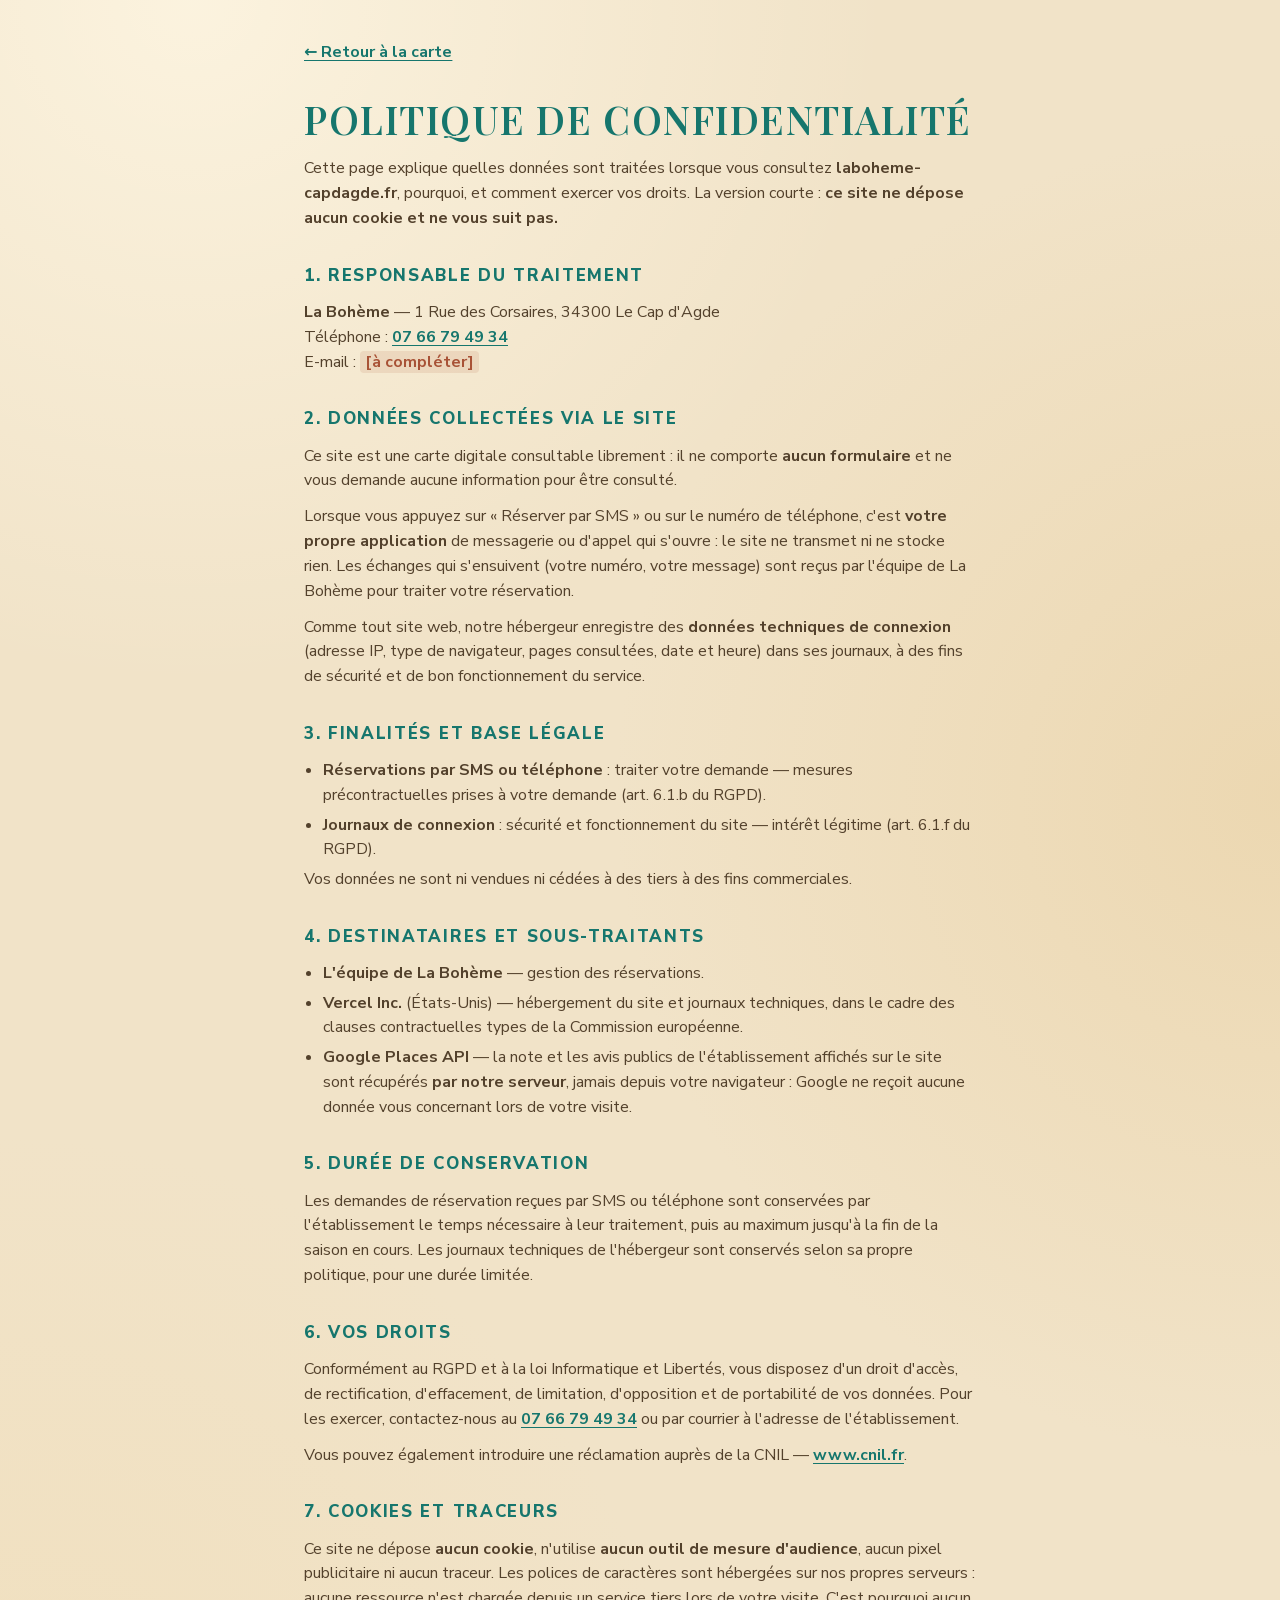
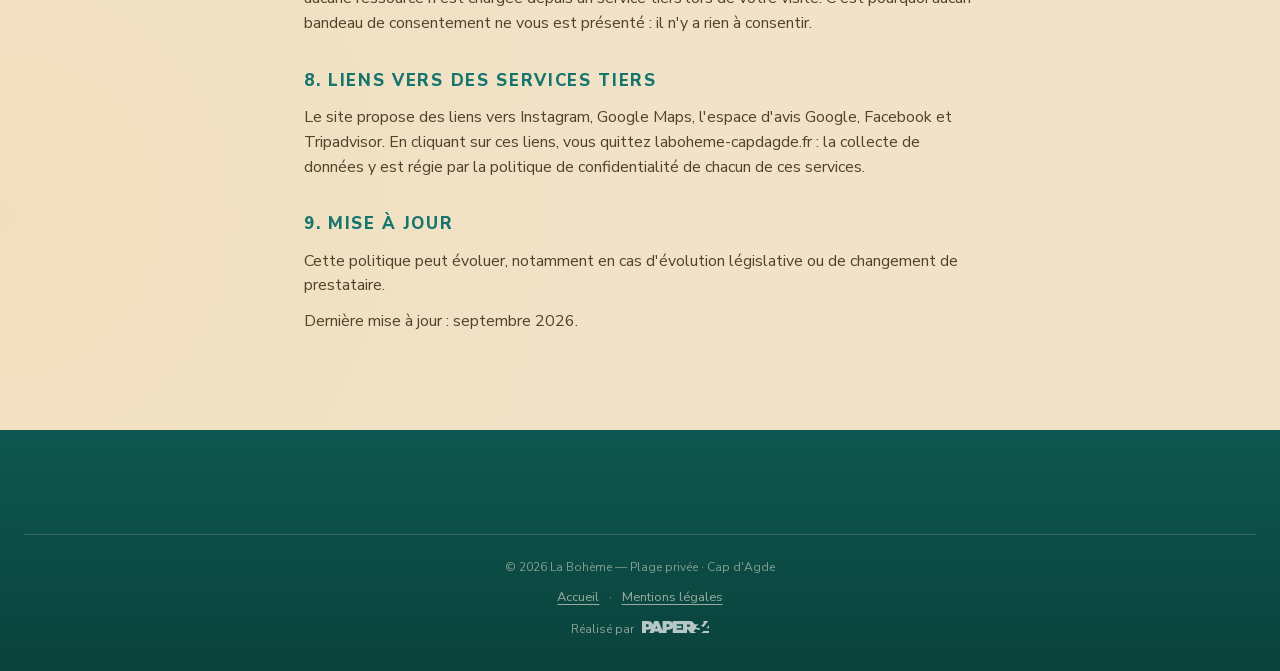
==== confidentialite.html @ 717a27b5 "Conformite legale + signature Paper34 : polices auto-hebergees (fin du CDN Google), pages mentions l" ====
<!DOCTYPE html>
<html lang="fr">
<head>
  <meta charset="UTF-8">
  <meta name="viewport" content="width=device-width, initial-scale=1.0, viewport-fit=cover">
  <script>document.documentElement.classList.add('js');</script>
  <title>Politique de confidentialité — La Bohème, plage privée au Cap d'Agde</title>
  <meta name="description" content="Politique de confidentialité du site laboheme-capdagde.fr : données collectées, cookies, droits RGPD — La Bohème, plage privée au Cap d'Agde.">
  <meta name="robots" content="index, follow">
  <link rel="canonical" href="https://www.laboheme-capdagde.fr/confidentialite">
  <meta name="theme-color" content="#F1E3C8">
  <link rel="icon" href="favicon.svg" type="image/svg+xml">
  <link rel="apple-touch-icon" href="apple-touch-icon.png">
  <link rel="stylesheet" href="css/fonts.css">
  <link rel="stylesheet" href="css/style.css">
</head>
<body>

  <main class="section legal">
    <a class="legal__retour" href="./">← Retour à la carte</a>
    <h1>Politique de confidentialité</h1>
    <p class="legal__chapo">Cette page explique quelles données sont traitées lorsque vous consultez <strong>laboheme-capdagde.fr</strong>, pourquoi, et comment exercer vos droits. La version courte : <strong>ce site ne dépose aucun cookie et ne vous suit pas.</strong></p>

    <h2>1. Responsable du traitement</h2>
    <p>
      <strong>La Bohème</strong> — 1 Rue des Corsaires, 34300 Le Cap d'Agde<br>
      Téléphone : <a href="tel:+33766794934">07 66 79 49 34</a><br>
      E-mail : <span class="a-completer">[à compléter]</span>
    </p>

    <h2>2. Données collectées via le site</h2>
    <p>
      Ce site est une carte digitale consultable librement : il ne comporte <strong>aucun formulaire</strong> et ne vous demande aucune information pour être consulté.
    </p>
    <p>
      Lorsque vous appuyez sur « Réserver par SMS » ou sur le numéro de téléphone, c'est <strong>votre propre application</strong> de messagerie ou d'appel qui s'ouvre : le site ne transmet ni ne stocke rien. Les échanges qui s'ensuivent (votre numéro, votre message) sont reçus par l'équipe de La Bohème pour traiter votre réservation.
    </p>
    <p>
      Comme tout site web, notre hébergeur enregistre des <strong>données techniques de connexion</strong> (adresse IP, type de navigateur, pages consultées, date et heure) dans ses journaux, à des fins de sécurité et de bon fonctionnement du service.
    </p>

    <h2>3. Finalités et base légale</h2>
    <ul>
      <li><strong>Réservations par SMS ou téléphone</strong> : traiter votre demande — mesures précontractuelles prises à votre demande (art. 6.1.b du RGPD).</li>
      <li><strong>Journaux de connexion</strong> : sécurité et fonctionnement du site — intérêt légitime (art. 6.1.f du RGPD).</li>
    </ul>
    <p>Vos données ne sont ni vendues ni cédées à des tiers à des fins commerciales.</p>

    <h2>4. Destinataires et sous-traitants</h2>
    <ul>
      <li><strong>L'équipe de La Bohème</strong> — gestion des réservations.</li>
      <li><strong>Vercel Inc.</strong> (États-Unis) — hébergement du site et journaux techniques, dans le cadre des clauses contractuelles types de la Commission européenne.</li>
      <li><strong>Google Places API</strong> — la note et les avis publics de l'établissement affichés sur le site sont récupérés <strong>par notre serveur</strong>, jamais depuis votre navigateur : Google ne reçoit aucune donnée vous concernant lors de votre visite.</li>
    </ul>

    <h2>5. Durée de conservation</h2>
    <p>
      Les demandes de réservation reçues par SMS ou téléphone sont conservées par l'établissement le temps nécessaire à leur traitement, puis au maximum jusqu'à la fin de la saison en cours. Les journaux techniques de l'hébergeur sont conservés selon sa propre politique, pour une durée limitée.
    </p>

    <h2>6. Vos droits</h2>
    <p>
      Conformément au RGPD et à la loi Informatique et Libertés, vous disposez d'un droit d'accès, de rectification, d'effacement, de limitation, d'opposition et de portabilité de vos données. Pour les exercer, contactez-nous au <a href="tel:+33766794934">07 66 79 49 34</a> ou par courrier à l'adresse de l'établissement.
    </p>
    <p>Vous pouvez également introduire une réclamation auprès de la CNIL — <a href="https://www.cnil.fr" target="_blank" rel="noopener noreferrer">www.cnil.fr</a>.</p>

    <h2>7. Cookies et traceurs</h2>
    <p>
      Ce site ne dépose <strong>aucun cookie</strong>, n'utilise <strong>aucun outil de mesure d'audience</strong>, aucun pixel publicitaire ni aucun traceur. Les polices de caractères sont hébergées sur nos propres serveurs : aucune ressource n'est chargée depuis un service tiers lors de votre visite. C'est pourquoi aucun bandeau de consentement ne vous est présenté : il n'y a rien à consentir.
    </p>

    <h2>8. Liens vers des services tiers</h2>
    <p>
      Le site propose des liens vers Instagram, Google Maps, l'espace d'avis Google, Facebook et Tripadvisor. En cliquant sur ces liens, vous quittez laboheme-capdagde.fr : la collecte de données y est régie par la politique de confidentialité de chacun de ces services.
    </p>

    <h2>9. Mise à jour</h2>
    <p>Cette politique peut évoluer, notamment en cas d'évolution législative ou de changement de prestataire.</p>
    <p class="legal__maj">Dernière mise à jour : septembre 2026.</p>
  </main>

  <footer class="footer">
    <div class="footer__bas">
      <p class="footer__copy">© 2026 La Bohème — Plage privée · Cap d'Agde</p>
      <nav class="footer__legal" aria-label="Informations légales">
        <a href="./">Accueil</a>
        <span aria-hidden="true">·</span>
        <a href="mentions-legales">Mentions légales</a>
      </nav>
      <a class="signature" href="https://www.paper34.fr" target="_blank" rel="noopener" aria-label="Site réalisé par Paper34">
        <span>Réalisé par</span>
        <img src="assets/logo-paper34.svg" alt="Paper34" width="78" height="14">
      </a>
    </div>
  </footer>

</body>
</html>
---- css/fonts.css ----
/* Polices auto-hébergées (CNIL : aucun appel à un CDN tiers) */

/* Ms Madi — normal 400 — latin-ext */
@font-face {
  font-family: 'Ms Madi';
  font-style: normal;
  font-weight: 400;
  font-display: swap;
  src: url(../fonts/ms-madi-normal-400-latin-ext.woff2) format('woff2');
  unicode-range: U+0100-02BA, U+02BD-02C5, U+02C7-02CC, U+02CE-02D7, U+02DD-02FF, U+0304, U+0308, U+0329, U+1D00-1DBF, U+1E00-1E9F, U+1EF2-1EFF, U+2020, U+20A0-20AB, U+20AD-20C0, U+2113, U+2C60-2C7F, U+A720-A7FF;
}

/* Ms Madi — normal 400 — latin */
@font-face {
  font-family: 'Ms Madi';
  font-style: normal;
  font-weight: 400;
  font-display: swap;
  src: url(../fonts/ms-madi-normal-400-latin.woff2) format('woff2');
  unicode-range: U+0000-00FF, U+0131, U+0152-0153, U+02BB-02BC, U+02C6, U+02DA, U+02DC, U+0304, U+0308, U+0329, U+2000-206F, U+20AC, U+2122, U+2191, U+2193, U+2212, U+2215, U+FEFF, U+FFFD;
}

/* Nunito Sans — italic 400 — latin-ext */
@font-face {
  font-family: 'Nunito Sans';
  font-style: italic;
  font-weight: 400;
  font-stretch: 100%;
  font-display: swap;
  src: url(../fonts/nunito-sans-italic-400-latin-ext.woff2) format('woff2');
  unicode-range: U+0100-02BA, U+02BD-02C5, U+02C7-02CC, U+02CE-02D7, U+02DD-02FF, U+0304, U+0308, U+0329, U+1D00-1DBF, U+1E00-1E9F, U+1EF2-1EFF, U+2020, U+20A0-20AB, U+20AD-20C0, U+2113, U+2C60-2C7F, U+A720-A7FF;
}

/* Nunito Sans — italic 400 — latin */
@font-face {
  font-family: 'Nunito Sans';
  font-style: italic;
  font-weight: 400;
  font-stretch: 100%;
  font-display: swap;
  src: url(../fonts/nunito-sans-italic-400-latin.woff2) format('woff2');
  unicode-range: U+0000-00FF, U+0131, U+0152-0153, U+02BB-02BC, U+02C6, U+02DA, U+02DC, U+0304, U+0308, U+0329, U+2000-206F, U+20AC, U+2122, U+2191, U+2193, U+2212, U+2215, U+FEFF, U+FFFD;
}

/* Nunito Sans — normal 400 — latin-ext */
@font-face {
  font-family: 'Nunito Sans';
  font-style: normal;
  font-weight: 400;
  font-stretch: 100%;
  font-display: swap;
  src: url(../fonts/nunito-sans-normal-400-latin-ext.woff2) format('woff2');
  unicode-range: U+0100-02BA, U+02BD-02C5, U+02C7-02CC, U+02CE-02D7, U+02DD-02FF, U+0304, U+0308, U+0329, U+1D00-1DBF, U+1E00-1E9F, U+1EF2-1EFF, U+2020, U+20A0-20AB, U+20AD-20C0, U+2113, U+2C60-2C7F, U+A720-A7FF;
}

/* Nunito Sans — normal 400 — latin */
@font-face {
  font-family: 'Nunito Sans';
  font-style: normal;
  font-weight: 400;
  font-stretch: 100%;
  font-display: swap;
  src: url(../fonts/nunito-sans-normal-400-latin.woff2) format('woff2');
  unicode-range: U+0000-00FF, U+0131, U+0152-0153, U+02BB-02BC, U+02C6, U+02DA, U+02DC, U+0304, U+0308, U+0329, U+2000-206F, U+20AC, U+2122, U+2191, U+2193, U+2212, U+2215, U+FEFF, U+FFFD;
}

/* Nunito Sans — normal 600 — latin-ext */
@font-face {
  font-family: 'Nunito Sans';
  font-style: normal;
  font-weight: 600;
  font-stretch: 100%;
  font-display: swap;
  src: url(../fonts/nunito-sans-normal-600-latin-ext.woff2) format('woff2');
  unicode-range: U+0100-02BA, U+02BD-02C5, U+02C7-02CC, U+02CE-02D7, U+02DD-02FF, U+0304, U+0308, U+0329, U+1D00-1DBF, U+1E00-1E9F, U+1EF2-1EFF, U+2020, U+20A0-20AB, U+20AD-20C0, U+2113, U+2C60-2C7F, U+A720-A7FF;
}

/* Nunito Sans — normal 600 — latin */
@font-face {
  font-family: 'Nunito Sans';
  font-style: normal;
  font-weight: 600;
  font-stretch: 100%;
  font-display: swap;
  src: url(../fonts/nunito-sans-normal-600-latin.woff2) format('woff2');
  unicode-range: U+0000-00FF, U+0131, U+0152-0153, U+02BB-02BC, U+02C6, U+02DA, U+02DC, U+0304, U+0308, U+0329, U+2000-206F, U+20AC, U+2122, U+2191, U+2193, U+2212, U+2215, U+FEFF, U+FFFD;
}

/* Nunito Sans — normal 700 — latin-ext */
@font-face {
  font-family: 'Nunito Sans';
  font-style: normal;
  font-weight: 700;
  font-stretch: 100%;
  font-display: swap;
  src: url(../fonts/nunito-sans-normal-700-latin-ext.woff2) format('woff2');
  unicode-range: U+0100-02BA, U+02BD-02C5, U+02C7-02CC, U+02CE-02D7, U+02DD-02FF, U+0304, U+0308, U+0329, U+1D00-1DBF, U+1E00-1E9F, U+1EF2-1EFF, U+2020, U+20A0-20AB, U+20AD-20C0, U+2113, U+2C60-2C7F, U+A720-A7FF;
}

/* Nunito Sans — normal 700 — latin */
@font-face {
  font-family: 'Nunito Sans';
  font-style: normal;
  font-weight: 700;
  font-stretch: 100%;
  font-display: swap;
  src: url(../fonts/nunito-sans-normal-700-latin.woff2) format('woff2');
  unicode-range: U+0000-00FF, U+0131, U+0152-0153, U+02BB-02BC, U+02C6, U+02DA, U+02DC, U+0304, U+0308, U+0329, U+2000-206F, U+20AC, U+2122, U+2191, U+2193, U+2212, U+2215, U+FEFF, U+FFFD;
}

/* Nunito Sans — normal 800 — latin-ext */
@font-face {
  font-family: 'Nunito Sans';
  font-style: normal;
  font-weight: 800;
  font-stretch: 100%;
  font-display: swap;
  src: url(../fonts/nunito-sans-normal-800-latin-ext.woff2) format('woff2');
  unicode-range: U+0100-02BA, U+02BD-02C5, U+02C7-02CC, U+02CE-02D7, U+02DD-02FF, U+0304, U+0308, U+0329, U+1D00-1DBF, U+1E00-1E9F, U+1EF2-1EFF, U+2020, U+20A0-20AB, U+20AD-20C0, U+2113, U+2C60-2C7F, U+A720-A7FF;
}

/* Nunito Sans — normal 800 — latin */
@font-face {
  font-family: 'Nunito Sans';
  font-style: normal;
  font-weight: 800;
  font-stretch: 100%;
  font-display: swap;
  src: url(../fonts/nunito-sans-normal-800-latin.woff2) format('woff2');
  unicode-range: U+0000-00FF, U+0131, U+0152-0153, U+02BB-02BC, U+02C6, U+02DA, U+02DC, U+0304, U+0308, U+0329, U+2000-206F, U+20AC, U+2122, U+2191, U+2193, U+2212, U+2215, U+FEFF, U+FFFD;
}

/* Playfair Display — normal 500 — latin-ext */
@font-face {
  font-family: 'Playfair Display';
  font-style: normal;
  font-weight: 500;
  font-display: swap;
  src: url(../fonts/playfair-display-normal-500-latin-ext.woff2) format('woff2');
  unicode-range: U+0100-02BA, U+02BD-02C5, U+02C7-02CC, U+02CE-02D7, U+02DD-02FF, U+0304, U+0308, U+0329, U+1D00-1DBF, U+1E00-1E9F, U+1EF2-1EFF, U+2020, U+20A0-20AB, U+20AD-20C0, U+2113, U+2C60-2C7F, U+A720-A7FF;
}

/* Playfair Display — normal 500 — latin */
@font-face {
  font-family: 'Playfair Display';
  font-style: normal;
  font-weight: 500;
  font-display: swap;
  src: url(../fonts/playfair-display-normal-500-latin.woff2) format('woff2');
  unicode-range: U+0000-00FF, U+0131, U+0152-0153, U+02BB-02BC, U+02C6, U+02DA, U+02DC, U+0304, U+0308, U+0329, U+2000-206F, U+20AC, U+2122, U+2191, U+2193, U+2212, U+2215, U+FEFF, U+FFFD;
}

/* Playfair Display — normal 600 — latin-ext */
@font-face {
  font-family: 'Playfair Display';
  font-style: normal;
  font-weight: 600;
  font-display: swap;
  src: url(../fonts/playfair-display-normal-600-latin-ext.woff2) format('woff2');
  unicode-range: U+0100-02BA, U+02BD-02C5, U+02C7-02CC, U+02CE-02D7, U+02DD-02FF, U+0304, U+0308, U+0329, U+1D00-1DBF, U+1E00-1E9F, U+1EF2-1EFF, U+2020, U+20A0-20AB, U+20AD-20C0, U+2113, U+2C60-2C7F, U+A720-A7FF;
}

/* Playfair Display — normal 600 — latin */
@font-face {
  font-family: 'Playfair Display';
  font-style: normal;
  font-weight: 600;
  font-display: swap;
  src: url(../fonts/playfair-display-normal-600-latin.woff2) format('woff2');
  unicode-range: U+0000-00FF, U+0131, U+0152-0153, U+02BB-02BC, U+02C6, U+02DA, U+02DC, U+0304, U+0308, U+0329, U+2000-206F, U+20AC, U+2122, U+2191, U+2193, U+2212, U+2215, U+FEFF, U+FFFD;
}
---- css/style.css ----
/* ═══════════════════════════════════════════════════════════
   LA BOHÈME — Plage Privée · Cap d'Agde
   Carte digitale mobile-first (accès QR code)
   Palette : sable/kraft · brun · teal (reprise des cartes papier)
   ═══════════════════════════════════════════════════════════ */

:root {
  /* Couleurs de la marque */
  --creme:      #F8EFDC;
  --sable:      #F1E3C8;
  --kraft:      #E8D5AF;
  --brun:       #53412C;
  --brun-doux:  #6E5639; /* contraste renforcé pour lecture en plein soleil */
  --teal:       #16766D;
  --teal-fonce: #0E5750;
  --or:         #BE9660;

  /* Typographies */
  --font-script: 'Ms Madi', cursive;
  --font-serif:  'Playfair Display', serif;
  --font-sans:   'Nunito Sans', system-ui, sans-serif;
}

/* ─── Reset & base ─────────────────────────────────────────── */
*, *::before, *::after { box-sizing: border-box; margin: 0; padding: 0; }

html {
  scroll-behavior: smooth;
  -webkit-text-size-adjust: 100%; /* iOS : pas de zoom texte auto en paysage */
}

/* Toucher mobile : pas de délai double-tap, pas de flash gris au tap */
a, button {
  touch-action: manipulation;
  -webkit-tap-highlight-color: transparent;
}

body {
  font-family: var(--font-sans);
  font-size: 16px;
  line-height: 1.55;
  color: var(--brun);
  background-color: var(--sable);
  /* Grain subtil + halos chauds, dans l'esprit papier kraft des cartes */
  background-image:
    radial-gradient(ellipse 90% 50% at 15% 0%,  rgba(255, 248, 230, .75), transparent 60%),
    radial-gradient(ellipse 80% 45% at 100% 35%, rgba(232, 206, 158, .55), transparent 65%),
    radial-gradient(ellipse 90% 50% at 0% 80%,   rgba(240, 220, 180, .5),  transparent 60%);
  /* pas de background-attachment:fixed — buggé et coûteux sur Safari iOS */
  -webkit-font-smoothing: antialiased;
  overflow-x: hidden;
}

img { max-width: 100%; display: block; }
a   { color: inherit; text-decoration: none; }
ul  { list-style: none; }

/* Ancres : on laisse la place à la nav sticky */
section[id] { scroll-margin-top: 72px; }

/* ─── Boutons ──────────────────────────────────────────────── */
.btn {
  display: inline-flex;
  align-items: center;
  gap: .5rem;
  font-size: .95rem;
  font-weight: 700;
  padding: .8rem 1.5rem;
  border-radius: 999px;
  transition: transform .3s ease, box-shadow .3s ease, background-color .3s ease;
}
.btn:hover, .btn:focus-visible { transform: scale(1.03); box-shadow: 0 6px 18px rgba(83, 65, 44, .22); }

.btn--plein { background: var(--teal); color: var(--creme); box-shadow: 0 4px 14px rgba(22, 118, 109, .35); }
.btn--ligne { border: 2px solid var(--brun); color: var(--brun); }
.btn--creme { border: 1.5px solid rgba(248, 239, 220, .5); color: var(--creme); }

/* ═══ HERO ═════════════════════════════════════════════════ */
.hero {
  position: relative;
  /* Assez immersif pour poser la marque, assez court pour que
     la carte arrive vite — c'est un menu scanné sur transat */
  min-height: 76svh;
  display: flex;
  flex-direction: column;
  justify-content: center;
  padding: calc(env(safe-area-inset-top, 0px) + 3rem) 1.5rem 4rem;
  text-align: center;
  overflow: hidden;
}

/* Bouquet de pampa décoratif, légèrement hors cadre */
.hero__pampa {
  position: absolute;
  top: -4%;
  right: -22%;
  width: min(64vw, 340px);
  transform: rotate(14deg);
  opacity: .9;
  pointer-events: none;
  z-index: 0;
}

.hero__inner { position: relative; z-index: 1; }

.hero__script {
  font-family: var(--font-script);
  font-size: 1.7rem;
  color: var(--teal);
  margin-bottom: -0.6rem;
}

.hero__title {
  font-family: var(--font-script);
  font-size: clamp(4rem, 17vw, 6.2rem);
  font-weight: 400;
  line-height: 1.1;
  color: var(--brun);
}

.hero__sub {
  font-family: var(--font-serif);
  font-size: 1.05rem;
  letter-spacing: .35em;
  text-indent: .35em; /* compense le letter-spacing pour un vrai centrage */
  margin-top: .5rem;
  color: var(--brun-doux);
}
.hero__sub span { white-space: nowrap; } /* "CAP D'AGDE" ne se coupe pas */

.hero__tags {
  font-weight: 800;
  font-size: .95rem;
  letter-spacing: .18em;
  text-transform: uppercase;
  color: var(--teal);
  margin-top: 1.1rem;
  text-wrap: balance; /* lignes équilibrées quand ça déborde */
}
.hero__tags span { color: var(--or); margin: 0 .35rem; }

.hero__infos {
  margin-top: 1.6rem;
  display: flex;
  flex-wrap: wrap;
  justify-content: center;
  gap: .6rem;
}

.pill {
  display: inline-block;
  font-size: .9rem;
  font-weight: 700;
  color: var(--creme);
  background: var(--brun);
  padding: .55rem 1.3rem;
  border-radius: 999px;
}

/* Pastille d'offre : teal pour trancher avec le badge horaires */
.pill--offre {
  background: var(--teal);
  color: var(--creme);
  box-shadow: 0 6px 18px rgba(22, 118, 109, .35);
  transition: transform .3s ease;
}
.pill--offre:active { transform: scale(.97); }

/* Pastille « temps fort » : brun nocturne et lettres dorées —
   évoque la soirée et tranche nettement sur le fond sable */
.pill--fort {
  background: #3B2C1C;
  color: #E9C892;
  border: 1.5px solid var(--or);
  box-shadow: 0 8px 20px rgba(59, 44, 28, .38);
}

/* Mention discrète du changement de propriétaires */
.hero__nouveau {
  font-size: .85rem;
  color: var(--brun-doux);
  opacity: .85;
  margin-top: .9rem;
}
.hero__nouveau em { font-style: italic; }

.hero__actions {
  display: flex;
  flex-wrap: wrap;
  justify-content: center;
  gap: .8rem;
  margin-top: 1.6rem;
}

/* Flèche scroll animée */
.hero__fleche {
  position: absolute;
  bottom: 1.6rem;
  left: 50%;
  transform: translateX(-50%);
  color: var(--brun-doux);
  animation: rebond 1.8s ease-in-out infinite;
  z-index: 1;
}
@keyframes rebond {
  0%, 100% { transform: translate(-50%, 0); }
  50%      { transform: translate(-50%, 9px); }
}

/* ═══ NAV STICKY ═══════════════════════════════════════════ */
.nav {
  position: sticky;
  top: 0;
  z-index: 50;
  padding: .6rem 0 1.2rem;
  /* Fondu dégradé plutôt qu'un fond plein (safe area friendly) */
  background: linear-gradient(to bottom, var(--sable) 55%, rgba(241, 227, 200, 0));
}

.nav__scroll {
  display: flex;
  gap: .5rem;
  overflow-x: auto;
  padding: .25rem 1.25rem;
  scrollbar-width: none;         /* Firefox */
  -webkit-overflow-scrolling: touch;
}
.nav__scroll::-webkit-scrollbar { display: none; }

.nav__chip {
  flex: 0 0 auto;
  font-size: .9rem;
  font-weight: 700;
  color: var(--brun);
  background: rgba(248, 239, 220, .75);
  border: 1.5px solid rgba(83, 65, 44, .25);
  padding: .5rem 1.05rem;
  border-radius: 999px;
  transition: background-color .25s ease, color .25s ease, border-color .25s ease;
}
.nav__chip.actif {
  background: var(--teal);
  border-color: var(--teal);
  color: var(--creme);
}

/* ═══ SECTIONS ═════════════════════════════════════════════ */
.section {
  max-width: 640px;
  margin: 0 auto;
  padding: 2.5rem 1.5rem 3rem;
}

.section__head { text-align: center; margin-bottom: 2rem; }

.section__script {
  font-family: var(--font-script);
  font-size: 1.6rem;
  color: var(--or);
  margin-bottom: -0.4rem;
}

.section__title {
  font-family: var(--font-serif);
  font-weight: 600;
  font-size: clamp(2rem, 8vw, 2.6rem);
  letter-spacing: .06em;
  text-transform: uppercase;
  color: var(--teal);
}

.section__note {
  font-size: .95rem;
  font-weight: 600;
  color: var(--brun-doux);
  margin-top: .6rem;
}
.section__note strong { color: var(--teal); }

/* ─── Sections pliables (la carte en accordéon) ────────────
   Le masquage ne s'applique que si le JS est là : sans JS,
   toute la carte reste visible. */
html.js .section--pliable .pliable__contenu { display: none; }
html.js .section--pliable.ouvert .pliable__contenu { display: block; }

html.js .section--pliable { padding-top: 1.7rem; padding-bottom: 1.7rem; }

html.js .section--pliable .section__head {
  cursor: pointer;
  margin-bottom: 0;
  -webkit-tap-highlight-color: transparent;
}
html.js .section--pliable.ouvert .section__head { margin-bottom: 2rem; }

/* Chevron d'ouverture */
html.js .section--pliable .section__head::after {
  content: '';
  display: block;
  width: 11px;
  height: 11px;
  margin: .8rem auto 0;
  border-right: 2.5px solid var(--or);
  border-bottom: 2.5px solid var(--or);
  transform: rotate(45deg);
  transition: transform .3s ease;
}
html.js .section--pliable.ouvert .section__head::after {
  transform: rotate(-135deg);
}

/* Séparateur entre sections */
.separateur {
  display: flex;
  align-items: center;
  gap: 1rem;
  max-width: 640px;
  margin: 0 auto;
  padding: 0 2.5rem;
  color: var(--or);
}
.separateur::before, .separateur::after {
  content: '';
  flex: 1;
  border-top: 1.5px solid rgba(190, 150, 96, .45);
}

/* ─── Items de carte ───────────────────────────────────────── */
.carte { display: flex; flex-direction: column; gap: 1.15rem; }
.carte--serree { gap: .75rem; }

.item__ligne {
  display: flex;
  align-items: baseline;
  gap: .55rem;
}

.item__nom {
  font-weight: 800;
  font-size: 1rem;
  color: var(--brun);
}
.item__nom small { font-weight: 600; color: var(--brun-doux); font-size: .85em; }

/* Pointillés entre le nom et le prix, comme sur la carte papier */
.dots {
  flex: 1;
  min-width: 1.5rem;
  border-bottom: 2px dotted rgba(124, 101, 73, .5);
  transform: translateY(-4px);
}

.item__prix {
  font-weight: 800;
  font-size: 1.02rem;
  color: var(--teal);
  white-space: nowrap;
}

.item__desc {
  font-size: .92rem;
  color: var(--brun-doux);
  margin-top: .2rem;
  padding-right: 2rem;
}
.item__desc strong { color: var(--teal); }

.carte__intro {
  text-align: center;
  font-size: 1rem;
  font-weight: 600;
  color: var(--brun-doux);
  margin: 1.8rem 0 1.4rem;
}
.carte__intro strong { color: var(--teal); font-weight: 800; }

/* Liste à puces (tapas) */
.carte--puces .item {
  display: flex;
  align-items: baseline;
  gap: .65rem;
  font-weight: 600;
  color: var(--brun);
}
.puce {
  flex: 0 0 auto;
  width: 7px;
  height: 7px;
  border-radius: 50%;
  background: var(--teal);
  transform: translateY(-2px);
}

/* Encarts (planche, menu enfant, mojito) */
.encart {
  background: rgba(248, 239, 220, .7);
  border: 1.5px solid rgba(190, 150, 96, .35);
  border-radius: 14px;
  padding: 1.1rem 1.2rem;
  margin-bottom: .5rem;
}
.encart--enfant { margin-top: 2rem; }
.encart .item__desc { padding-right: 0; }

/* Sous-titres de section */
.sous-titre {
  font-weight: 800;
  font-size: 1.15rem;
  letter-spacing: .12em;
  text-transform: uppercase;
  color: var(--teal);
  margin: 2.2rem 0 1.1rem;
}
.sous-titre:first-of-type { margin-top: 0; }
.sous-titre--centre { text-align: center; }
.sous-titre__prix {
  display: inline-block;
  font-size: .82rem;
  letter-spacing: .02em;
  text-transform: none;
  font-weight: 700;
  color: var(--brun-doux);
  margin-left: .4rem;
}

/* Nuage de tags (cocktails incontournables) */
.tags {
  display: flex;
  flex-wrap: wrap;
  gap: .5rem;
}
.tags li {
  font-size: .88rem;
  font-weight: 700;
  color: var(--brun);
  background: rgba(248, 239, 220, .8);
  border: 1.5px solid rgba(83, 65, 44, .2);
  padding: .42rem .85rem;
  border-radius: 999px;
}

/* Deux colonnes (rhums / gins) */
.colonnes {
  display: grid;
  grid-template-columns: 1fr 1fr;
  gap: 1rem;
  margin-top: 2.2rem;
}
.colonnes .sous-titre { margin: 0 0 .7rem; }
.colonnes .sous-titre__prix { display: block; margin-left: 0; }

.liste-simple li {
  font-weight: 600;
  padding: .3rem 0;
  border-bottom: 1px dashed rgba(124, 101, 73, .3);
}
.liste-simple li:last-child { border-bottom: none; }

/* ─── L'Actu : cartes événement ────────────────────────────── */
.agenda {
  display: flex;
  flex-direction: column;
  gap: 1rem;
}

.evenement {
  background: rgba(248, 239, 220, .75);
  border: 1.5px solid rgba(190, 150, 96, .4);
  border-left: 4px solid var(--teal);
  border-radius: 14px;
  padding: 1.1rem 1.3rem;
}

/* Rendez-vous hebdomadaire : liseré doré pour le distinguer
   d'une soirée ponctuelle */
.evenement--recurrent { border-left-color: var(--or); }
.evenement--recurrent .evenement__date { color: var(--teal); }

.evenement__date {
  font-size: .82rem;
  font-weight: 800;
  letter-spacing: .14em;
  text-transform: uppercase;
  color: var(--or);
}

.evenement__badge {
  display: inline-block;
  background: var(--teal);
  color: var(--creme);
  font-size: .72rem;
  letter-spacing: .08em;
  padding: .18rem .6rem;
  border-radius: 999px;
  margin-left: .35rem;
  transform: translateY(-1px);
}

/* Événement à la une (temps fort de la saison) :
   inversion complète pour qu'il tranche avec les autres cartes */
.evenement--alaune {
  background: linear-gradient(160deg, var(--teal), var(--teal-fonce));
  border-color: rgba(190, 150, 96, .5);
  border-left-color: var(--or);
  color: var(--creme);
  box-shadow: 0 14px 32px rgba(14, 87, 80, .34);
  padding: 1.3rem 1.4rem 1.4rem;
}
.evenement--alaune .evenement__date { color: #E9C892; }
.evenement--alaune .evenement__titre {
  color: var(--creme);
  font-size: 1.6rem;
}
.evenement--alaune .evenement__horaire {
  background: var(--creme);
  color: var(--teal-fonce);
}
.evenement--alaune .evenement__details { color: rgba(248, 239, 220, .92); }
.evenement--alaune .evenement__details strong { color: #E9C892; }
.evenement--alaune .evenement__insta { color: var(--creme); }
.evenement--alaune .evenement__badge {
  background: var(--or);
  color: #3B2C1C;
}

/* Séance annulée : badge et mention */
.evenement__badge--annule {
  background: #A85236;
}

.evenement__annule {
  display: block;
  margin-top: .45rem;
  font-weight: 800;
  font-size: .88rem;
  color: #A85236;
}

.evenement__titre {
  font-family: var(--font-serif);
  font-weight: 600;
  font-size: 1.35rem;
  line-height: 1.25;
  color: var(--brun);
  margin-top: .25rem;
}

.evenement__horaire {
  display: inline-block;
  background: var(--brun);
  color: var(--creme);
  font-weight: 700;
  font-size: .85rem;
  padding: .3rem .85rem;
  border-radius: 999px;
  margin-top: .55rem;
}

.evenement__details {
  font-size: .92rem;
  color: var(--brun-doux);
  margin-top: .55rem;
}
/* Liens dans les détails (ex. numéro de réservation) */
.evenement__details a {
  color: var(--teal);
  font-weight: 700;
  white-space: nowrap;
}

/* Lien Insta de l'artiste — toujours sur sa propre ligne, mais
   zone cliquable limitée à la largeur du texte */
.evenement__insta {
  display: flex;
  width: max-content;
  max-width: 100%;
  align-items: center;
  gap: .35rem;
  margin-top: .7rem;
  font-size: .85rem;
  font-weight: 800;
  color: var(--teal);
}
.evenement__insta svg { flex: 0 0 auto; }
.evenement__insta:active { opacity: .6; }

/* ─── Encart offre (fin de saison) ─────────────────────────── */
.offre {
  background: linear-gradient(160deg, var(--teal), var(--teal-fonce));
  color: var(--creme);
  border-radius: 18px;
  padding: 1.4rem 1.3rem 1.5rem;
  margin-bottom: 1.2rem;
  text-align: center;
  box-shadow: 0 12px 30px rgba(14, 87, 80, .32);
}

.offre__label {
  font-size: .75rem;
  font-weight: 800;
  letter-spacing: .2em;
  text-transform: uppercase;
  color: #E9C892;
}

.offre__titre {
  font-family: var(--font-script);
  font-size: 2.4rem;
  line-height: 1.1;
  margin-top: .35rem;
}

.offre__detail {
  font-size: .95rem;
  font-weight: 700;
  color: rgba(248, 239, 220, .9);
  margin-top: .3rem;
}

/* Hors saison : l'offre promotionnelle n'a plus lieu d'être */
html.hors-saison .offre { display: none; }

/* ─── Formules transats ────────────────────────────────────── */
.formules {
  display: grid;
  grid-template-columns: 1fr 1fr;
  gap: 1rem;
}

.formule {
  background: rgba(248, 239, 220, .7);
  border: 1.5px solid rgba(190, 150, 96, .35);
  border-radius: 14px;
  padding: 1.2rem 1rem 1.1rem;
  text-align: center;
}
/* La formule duo s'étale sur toute la largeur */
.formule--duo { grid-column: 1 / -1; }

/* Rangée (première / deuxième ligne) */
.formule__rang {
  font-size: .72rem;
  font-weight: 800;
  letter-spacing: .14em;
  text-transform: uppercase;
  color: var(--or);
  margin-bottom: .25rem;
}

.formule__nom {
  font-weight: 800;
  font-size: 1rem;
  color: var(--brun);
  line-height: 1.3;
}

.formule__detail {
  font-size: .88rem;
  color: var(--brun-doux);
  margin-top: .15rem;
}

.formule__prix {
  font-weight: 800;
  font-size: 1.7rem;
  color: var(--teal);
  margin-top: .4rem;
}

/* ─── Cocktails signature ──────────────────────────────────── */
.cocktails {
  display: flex;
  flex-direction: column;
  gap: 1rem;
  margin-bottom: 1.6rem;
}

.cocktail {
  background: rgba(248, 239, 220, .7);
  border: 1.5px solid rgba(190, 150, 96, .35);
  border-radius: 14px;
  padding: 1.2rem 1.3rem;
  text-align: center;
  transition: transform .3s ease, box-shadow .3s ease;
}
.cocktail:hover { transform: translateY(-4px); box-shadow: 0 10px 24px rgba(83, 65, 44, .15); }

.cocktail__nom {
  font-family: var(--font-script);
  font-weight: 400;
  font-size: 2rem;
  color: var(--teal);
  line-height: 1.15;
  margin-bottom: .35rem;
}

.cocktail__compo { font-size: .92rem; color: var(--brun-doux); }

.cocktail__mot {
  font-size: .9rem;
  font-weight: 700;
  font-style: italic;
  color: var(--or);
  margin-top: .55rem;
}

/* ─── Galerie photos (bande défilante) ─────────────────────── */
.galerie {
  display: flex;
  gap: .8rem;
  overflow-x: auto;
  scroll-snap-type: x proximity;
  /* déborde du cadre de section pour un effet pleine largeur */
  margin: 0 -1.5rem;
  padding: .2rem 1.5rem 1rem;
  scrollbar-width: none;
  -webkit-overflow-scrolling: touch;
}
.galerie::-webkit-scrollbar { display: none; }

.galerie__photo {
  flex: 0 0 auto;
  height: 380px;
  width: auto;
  border-radius: 16px;
  scroll-snap-align: center;
  box-shadow: 0 10px 26px rgba(70, 50, 25, .18);
  background: rgba(248, 239, 220, .6); /* placeholder pendant le chargement */
}

@media (max-width: 380px) {
  .galerie__photo { height: 330px; }
}

/* Desktop : la bande photo s'échappe de la colonne de texte
   et occupe toute la largeur de la fenêtre (body a overflow-x
   caché, donc aucun défilement horizontal parasite) */
@media (min-width: 768px) {
  .galerie {
    margin-left: calc(-50vw + 50%);
    margin-right: calc(-50vw + 50%);
    padding: .2rem 2.5rem 1.2rem;
    scroll-padding: 0 2.5rem;
    gap: 1rem;
  }
  .galerie__photo { height: 460px; }
}

@media (min-width: 1400px) {
  .galerie__photo { height: 520px; }
}

/* ─── Bandeaux CTA avis (milieu de page) ───────────────────── */
.avis-bandeau {
  text-align: center;
  margin-top: 2.4rem;
}
.avis-bandeau a {
  display: inline-block;
  font-size: .95rem;
  color: var(--brun-doux);
  background: rgba(248, 239, 220, .75);
  border: 1.5px solid rgba(190, 150, 96, .4);
  border-radius: 999px;
  padding: .7rem 1.4rem;
}
.avis-bandeau span { color: var(--or); letter-spacing: .12rem; margin-right: .3rem; }
.avis-bandeau strong { color: var(--teal); }

/* ─── Carrousel d'avis ─────────────────────────────────────── */
.avis-carrousel {
  display: flex;
  gap: .9rem;
  overflow-x: auto;
  scroll-snap-type: x mandatory;
  padding: .2rem .2rem 1rem;
  margin-bottom: 1.4rem;
  scrollbar-width: none;
  -webkit-overflow-scrolling: touch;
}
.avis-carrousel::-webkit-scrollbar { display: none; }

.avis-card {
  flex: 0 0 82%;
  scroll-snap-align: center;
  background: rgba(248, 239, 220, .75);
  border: 1.5px solid rgba(190, 150, 96, .4);
  border-radius: 16px;
  padding: 1.15rem 1.25rem;
}

.avis-card__etoiles {
  color: var(--or);
  font-size: 1.05rem;
  letter-spacing: .2rem;
}

.avis-card__texte {
  font-size: .95rem;
  color: var(--brun);
  margin-top: .5rem;
}

.avis-card__auteur {
  font-size: .85rem;
  font-weight: 800;
  color: var(--brun-doux);
  margin-top: .65rem;
}
.avis-card__auteur span { font-weight: 600; }

@media (min-width: 768px) {
  .avis-card { flex-basis: 46%; }
}

/* ─── CTA Avis Google ──────────────────────────────────────── */
.section--avis { padding-bottom: 1.5rem; }

.avis {
  background: rgba(248, 239, 220, .75);
  border: 1.5px solid rgba(190, 150, 96, .4);
  border-radius: 18px;
  padding: 2rem 1.5rem 2.2rem;
  text-align: center;
}

.avis__etoiles {
  font-size: 1.5rem;
  letter-spacing: .35rem;
  text-indent: .35rem;
  color: var(--or);
  margin-bottom: .3rem;
}

.avis__titre {
  font-family: var(--font-script);
  font-weight: 400;
  font-size: 2.6rem;
  line-height: 1.15;
  color: var(--brun);
  margin-bottom: .5rem;
}

.avis__texte {
  font-size: .98rem;
  color: var(--brun-doux);
  max-width: 380px;
  margin: 0 auto 1.4rem;
}

/* ═══ FOOTER ═══════════════════════════════════════════════ */
.footer {
  position: relative;
  margin-top: 3rem;
  padding: 4.5rem 1.5rem calc(env(safe-area-inset-bottom, 0px) + 2rem);
  background: linear-gradient(180deg, var(--teal-fonce), #0A423C);
  color: var(--creme);
  text-align: center;
  overflow: hidden;
}

/* Macramé suspendu en haut du footer */
.footer__macrame {
  position: absolute;
  top: -10px;
  left: 50%;
  transform: translateX(-50%);
  width: 110px;
  opacity: .14;
  pointer-events: none;
}

.footer__logo { margin-top: 2.5rem; } /* espace sous le macramé */

.footer__logo { width: 200px; height: auto; margin: 0 auto 1.6rem; position: relative; }

.footer__contact {
  display: flex;
  flex-wrap: wrap;
  justify-content: center;
  gap: .8rem;
  margin-bottom: 1.4rem;
}

.footer__horaires { font-weight: 700; font-size: .98rem; letter-spacing: .04em; }

.footer__mentions {
  font-size: .82rem;
  color: rgba(248, 239, 220, .75);
  max-width: 420px;
  margin: 1.4rem auto 0;
  display: flex;
  flex-direction: column;
  gap: .6rem;
}

.footer__copy {
  font-size: .75rem;
  color: rgba(248, 239, 220, .5);
  margin-top: 2rem;
}

/* ─── Bouton hero rond (icône seule) ───────────────────────── */
.btn--rond { padding: .8rem; border-radius: 50%; }

/* ─── Instagram flottant ───────────────────────────────────── */
.fab-insta {
  position: fixed;
  right: 1.1rem;
  bottom: calc(env(safe-area-inset-bottom, 0px) + 1.2rem);
  z-index: 60;
  display: flex;
  align-items: center;
  justify-content: center;
  width: 54px;
  height: 54px;
  border-radius: 50%;
  background: var(--teal);
  color: var(--creme);
  box-shadow: 0 8px 22px rgba(14, 87, 80, .4);
  opacity: 0;
  transform: scale(.6);
  pointer-events: none;
  transition: opacity .35s ease, transform .35s ease;
}
.fab-insta.affiche {
  opacity: 1;
  transform: scale(1);
  pointer-events: auto;
}
.fab-insta:active { transform: scale(.92); }

/* ═══ ANIMATIONS DE REVEAL ═════════════════════════════════ */
/* Masquage scoped à html.js : sans JavaScript, tout reste visible */
html.js .reveal {
  opacity: 0;
  transform: translateY(34px);
  transition: opacity .7s ease, transform .7s ease;
  transition-delay: var(--delai, 0s);
}
html.js .reveal.visible { opacity: 1; transform: translateY(0); }

/* Contenu déjà à l'écran au chargement : affichage immédiat,
   sans fondu d'entrée (évite l'effet « ça disparaît puis ça
   revient » lié à la capture d'écran de Safari iOS au reload) */
html.js .reveal.instant { transition: none; }

/* Accessibilité : on coupe les animations si demandé */
@media (prefers-reduced-motion: reduce) {
  html { scroll-behavior: auto; }
  html.js .reveal { opacity: 1; transform: none; transition: none; }
  .hero__fleche { animation: none; }
  .btn, .cocktail { transition: none; }
}

/* ═══ TABLETTE / DESKTOP (site pensé mobile d'abord) ═══════ */
@media (min-width: 768px) {
  .section { max-width: 720px; }

  .hero__pampa { right: -6%; width: 320px; }

  .cocktails {
    display: grid;
    grid-template-columns: 1fr 1fr;
  }

  .nav__scroll { justify-content: center; }
}

/* ═══ FOOTER — barre basse : légal + signature Paper34 ════════ */
.footer__bas {
  margin-top: 2rem;
  padding-top: 1.4rem;
  border-top: 1px solid rgba(248, 239, 220, .18);
  display: flex;
  flex-direction: column;
  align-items: center;
  gap: .75rem;
}
.footer__bas .footer__copy { margin-top: 0; }

.footer__legal {
  display: flex;
  gap: .6rem;
  font-size: .8rem;
  color: rgba(248, 239, 220, .6);
}
.footer__legal a { text-decoration: underline; text-underline-offset: 3px; }
.footer__legal a:hover { color: var(--creme); }

/* Signature Paper34 (kit officiel, version sobre) */
.signature {
  display: inline-flex;
  align-items: baseline;
  gap: .5rem;
  font-size: .75rem;
  color: rgba(248, 239, 220, .55);
  transition: color .3s ease;
}
.signature img {
  height: 12px;
  width: auto;
  opacity: .7;
  transition: opacity .3s ease;
}
.signature:hover { color: var(--creme); }
.signature:hover img { opacity: 1; }

/* ═══ PAGES LÉGALES ════════════════════════════════════════ */
.legal { padding-top: calc(env(safe-area-inset-top, 0px) + 2.5rem); }
.legal__retour {
  display: inline-block;
  font-weight: 700;
  color: var(--teal);
  margin-bottom: 1.6rem;
}
.legal h1 {
  font-family: var(--font-serif);
  font-weight: 600;
  font-size: clamp(1.9rem, 7vw, 2.4rem);
  letter-spacing: .04em;
  text-transform: uppercase;
  color: var(--teal);
  margin-bottom: .4rem;
}
.legal__chapo { color: var(--brun-doux); margin-bottom: 1.6rem; }
.legal h2 {
  font-weight: 800;
  font-size: 1.05rem;
  letter-spacing: .1em;
  text-transform: uppercase;
  color: var(--teal);
  margin: 2rem 0 .7rem;
}
.legal p, .legal li { font-size: 1rem; color: var(--brun); }
.legal p + p { margin-top: .7rem; }
.legal ul { padding-left: 1.2rem; list-style: disc; }
.legal li { margin: .3rem 0; }
.legal a { color: var(--teal); font-weight: 700; text-decoration: underline; text-underline-offset: 3px; }
.legal .a-completer {
  background: rgba(168, 82, 54, .12);
  color: #A85236;
  font-weight: 700;
  padding: 0 .3rem;
  border-radius: 4px;
}
.legal__maj { margin-top: 2.4rem; font-size: .85rem; color: var(--brun-doux); }
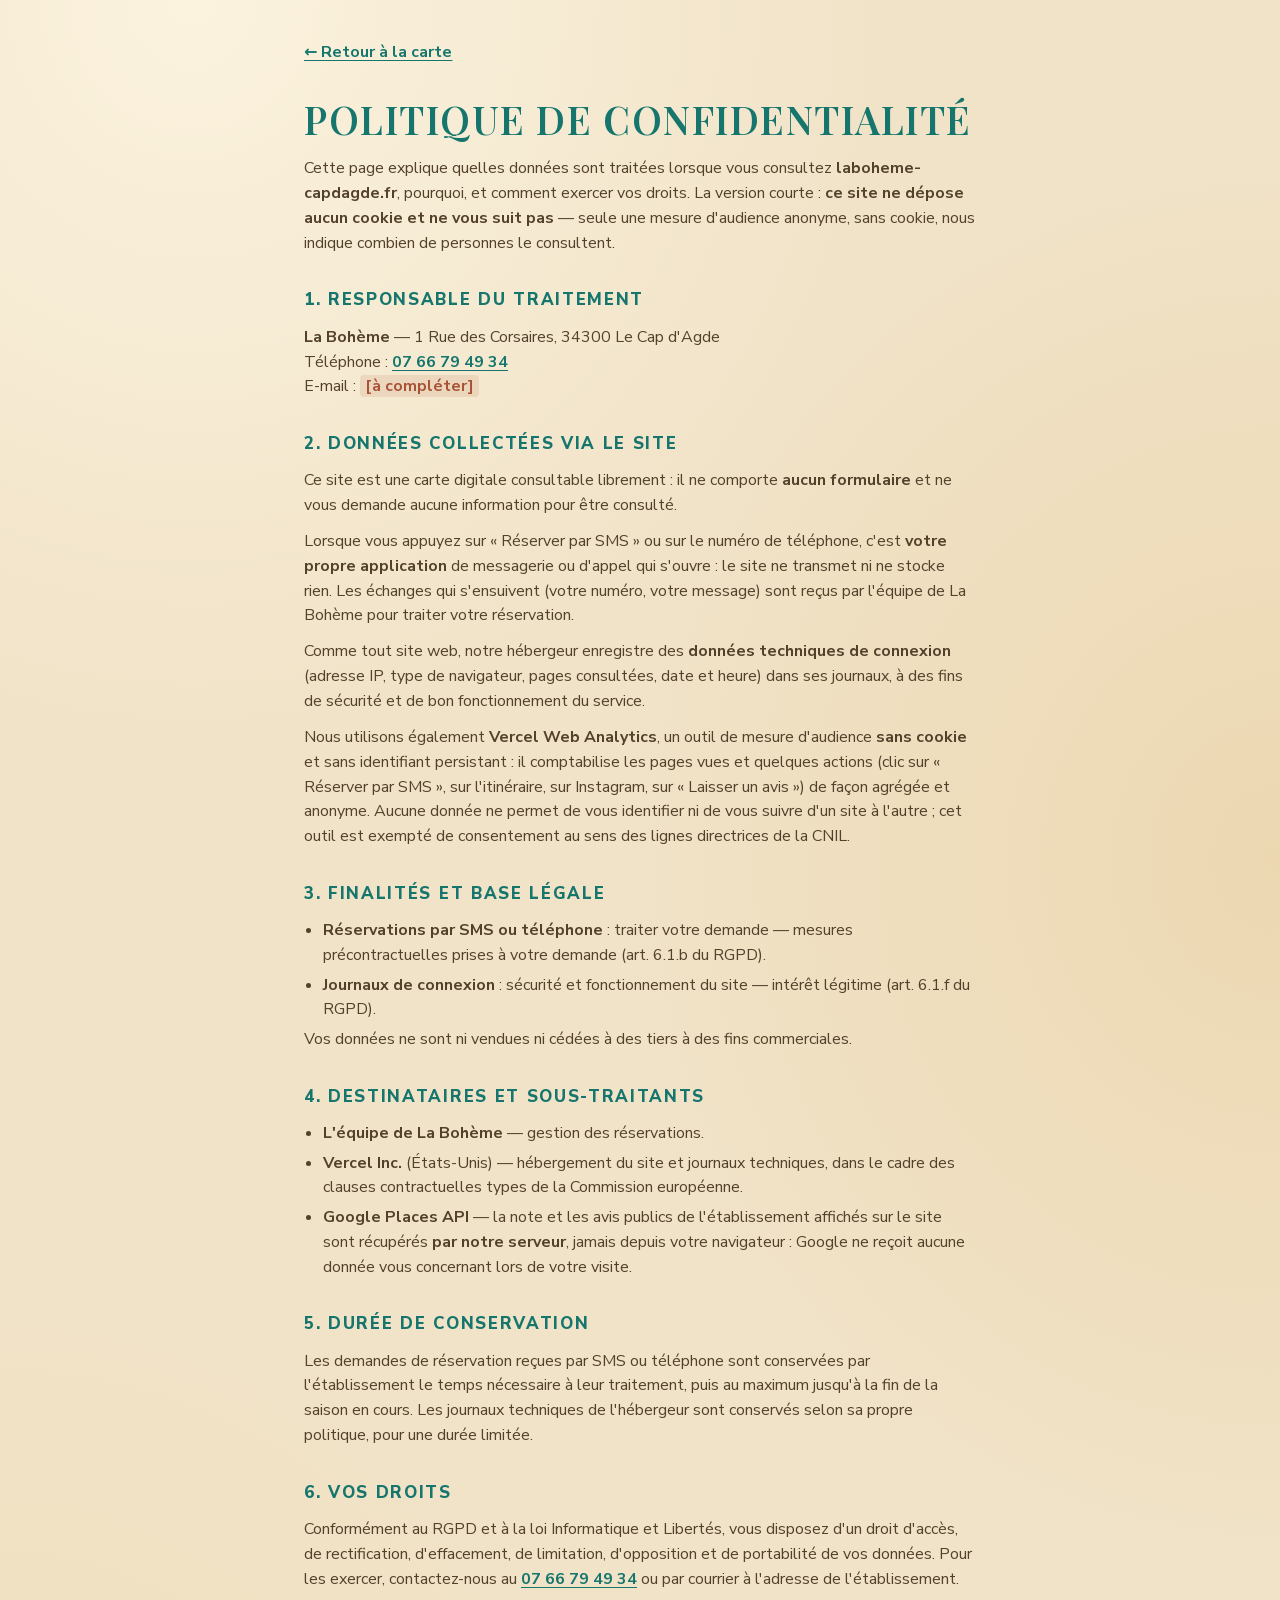
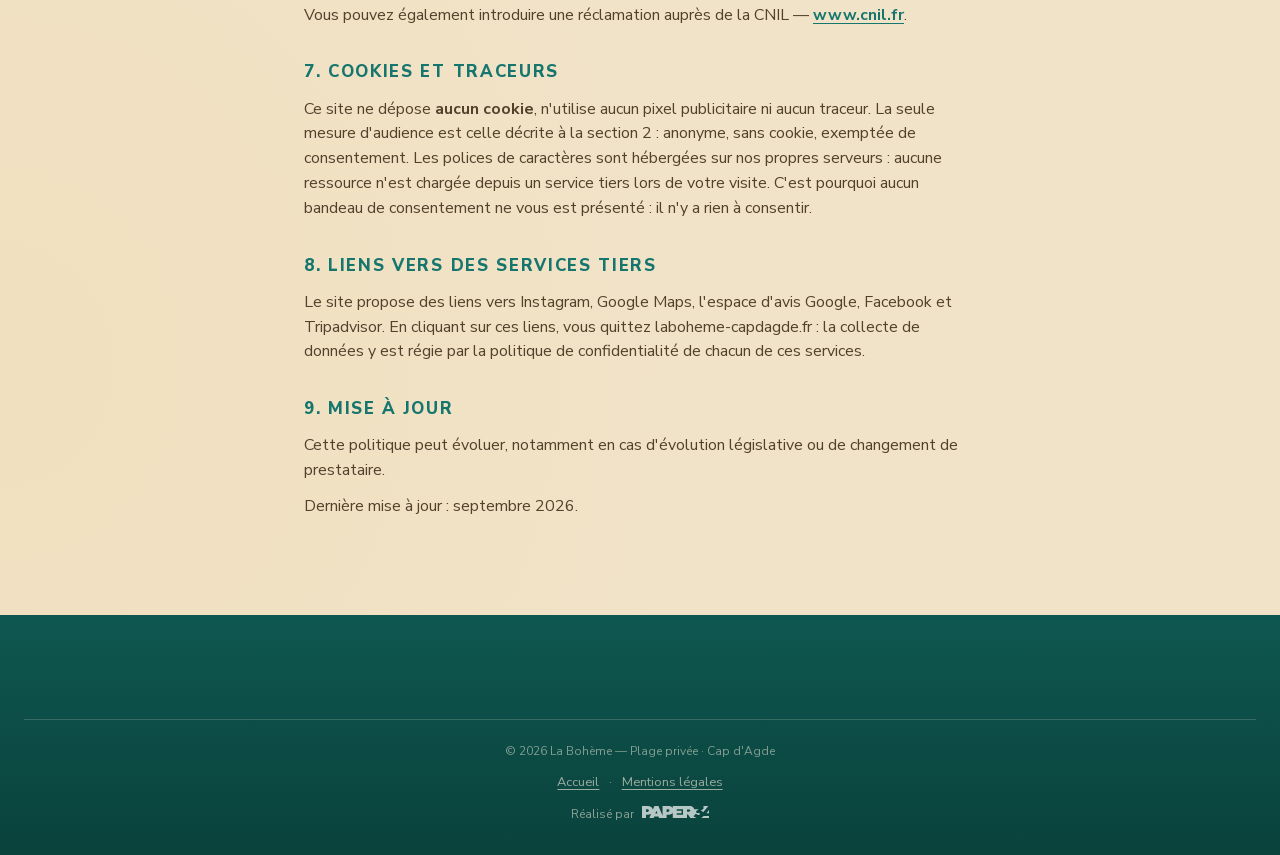
==== commit ace096cf: "Mesure d'audience Vercel Web Analytics (sans cookie) + evenements de conversion (sms, tel, itinerair" ====
--- a/confidentialite.html
+++ b/confidentialite.html
@@ -13,13 +13,16 @@
   <link rel="apple-touch-icon" href="apple-touch-icon.png">
   <link rel="stylesheet" href="css/fonts.css">
   <link rel="stylesheet" href="css/style.css">
+  <!-- Mesure d'audience Vercel Web Analytics (sans cookie, exemptée de consentement) -->
+  <script>window.va = window.va || function () { (window.vaq = window.vaq || []).push(arguments); };</script>
+  <script defer src="/_vercel/insights/script.js"></script>
 </head>
 <body>
 
   <main class="section legal">
     <a class="legal__retour" href="./">← Retour à la carte</a>
     <h1>Politique de confidentialité</h1>
-    <p class="legal__chapo">Cette page explique quelles données sont traitées lorsque vous consultez <strong>laboheme-capdagde.fr</strong>, pourquoi, et comment exercer vos droits. La version courte : <strong>ce site ne dépose aucun cookie et ne vous suit pas.</strong></p>
+    <p class="legal__chapo">Cette page explique quelles données sont traitées lorsque vous consultez <strong>laboheme-capdagde.fr</strong>, pourquoi, et comment exercer vos droits. La version courte : <strong>ce site ne dépose aucun cookie et ne vous suit pas</strong> — seule une mesure d'audience anonyme, sans cookie, nous indique combien de personnes le consultent.</p>
 
     <h2>1. Responsable du traitement</h2>
     <p>
@@ -37,6 +40,9 @@
     </p>
     <p>
       Comme tout site web, notre hébergeur enregistre des <strong>données techniques de connexion</strong> (adresse IP, type de navigateur, pages consultées, date et heure) dans ses journaux, à des fins de sécurité et de bon fonctionnement du service.
+    </p>
+    <p>
+      Nous utilisons également <strong>Vercel Web Analytics</strong>, un outil de mesure d'audience <strong>sans cookie</strong> et sans identifiant persistant : il comptabilise les pages vues et quelques actions (clic sur « Réserver par SMS », sur l'itinéraire, sur Instagram, sur « Laisser un avis ») de façon agrégée et anonyme. Aucune donnée ne permet de vous identifier ni de vous suivre d'un site à l'autre ; cet outil est exempté de consentement au sens des lignes directrices de la CNIL.
     </p>
 
     <h2>3. Finalités et base légale</h2>
@@ -66,7 +72,7 @@
 
     <h2>7. Cookies et traceurs</h2>
     <p>
-      Ce site ne dépose <strong>aucun cookie</strong>, n'utilise <strong>aucun outil de mesure d'audience</strong>, aucun pixel publicitaire ni aucun traceur. Les polices de caractères sont hébergées sur nos propres serveurs : aucune ressource n'est chargée depuis un service tiers lors de votre visite. C'est pourquoi aucun bandeau de consentement ne vous est présenté : il n'y a rien à consentir.
+      Ce site ne dépose <strong>aucun cookie</strong>, n'utilise aucun pixel publicitaire ni aucun traceur. La seule mesure d'audience est celle décrite à la section 2 : anonyme, sans cookie, exemptée de consentement. Les polices de caractères sont hébergées sur nos propres serveurs : aucune ressource n'est chargée depuis un service tiers lors de votre visite. C'est pourquoi aucun bandeau de consentement ne vous est présenté : il n'y a rien à consentir.
     </p>
 
     <h2>8. Liens vers des services tiers</h2>
--- a/css/style.css
+++ b/css/style.css
@@ -399,6 +399,15 @@
   margin-bottom: .5rem;
 }
 .encart--enfant { margin-top: 2rem; }
+/* Ardoise du jour (fin de saison : carte restauration retirée) */
+.encart--ardoise { text-align: center; padding: 1.4rem 1.3rem; margin-bottom: 1.4rem; }
+.encart__titre {
+  font-family: var(--font-serif);
+  font-weight: 600;
+  font-size: 1.25rem;
+  color: var(--teal-fonce);
+  margin-bottom: .5rem;
+}
 .encart .item__desc { padding-right: 0; }
 
 /* Sous-titres de section */
